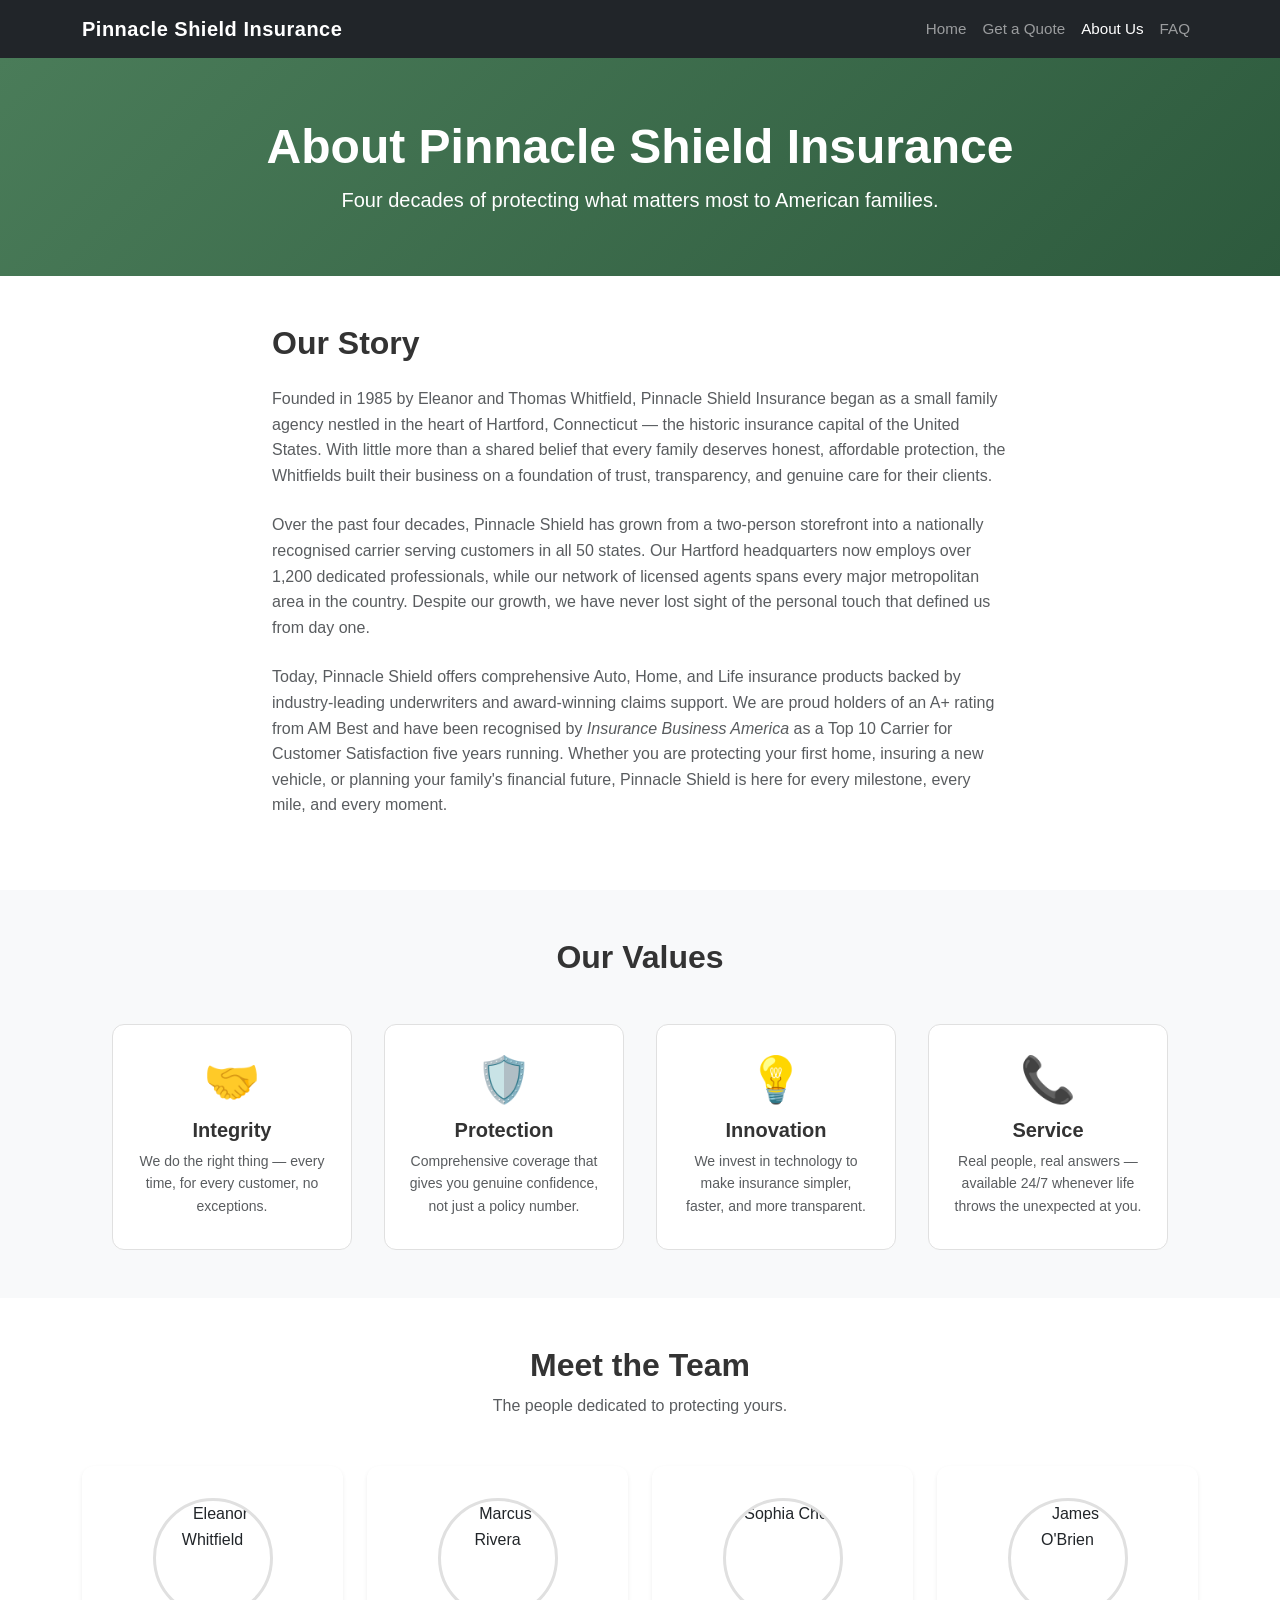
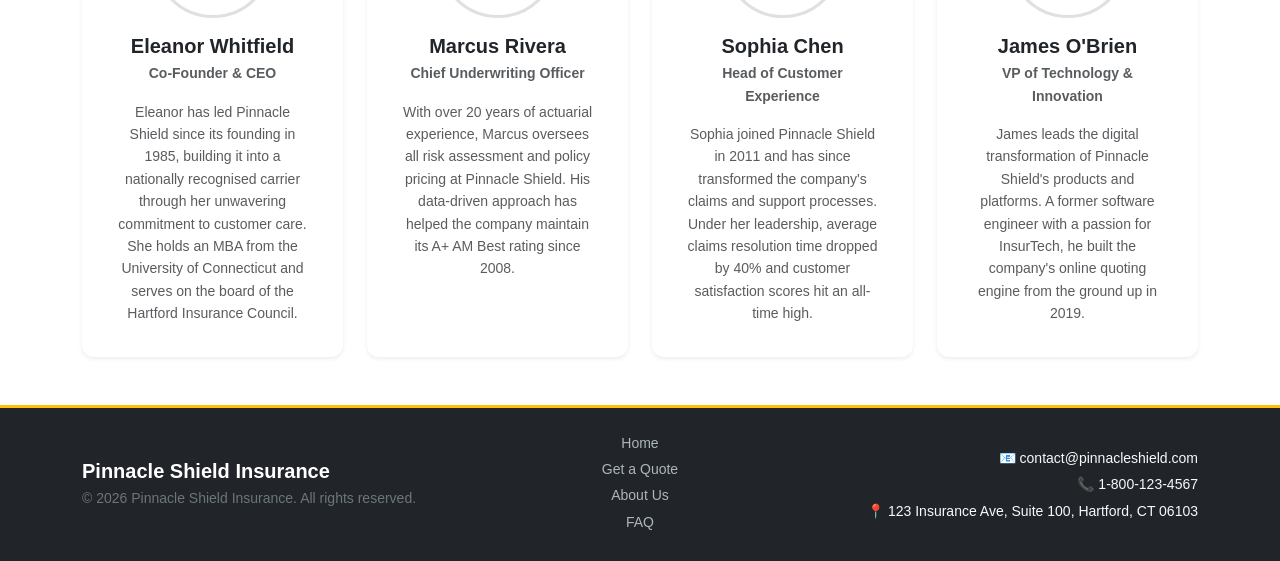
==== about.html @ 41faf2cf "Adding FAQ and About pages, along with additional bug fixes/validation in quote system." ====
<!DOCTYPE html>
<html lang="en">
<head>
    <meta charset="UTF-8">
    <meta name="viewport" content="width=device-width, initial-scale=1.0">
    <title>About Us – Pinnacle Shield Insurance</title>
    <link href="https://cdn.jsdelivr.net/npm/bootstrap@5.3.2/dist/css/bootstrap.min.css"
          rel="stylesheet"
          integrity="sha384-T3c6CoIi6uLrA9TneNEoa7RxnatzjcDSCmG1MXxSR1GAsXEV/Dwwykc2MPK8M2HN"
          crossorigin="anonymous">
    <link rel="stylesheet" href="css/styles.css">
</head>

<body>

    <!-- Navigation Bar -->
    <header>
        <nav class="navbar navbar-expand-lg navbar-dark bg-dark">
            <div class="container">
                <a class="navbar-brand fw-bold" href="index.html">Pinnacle Shield Insurance</a>
                <button class="navbar-toggler" type="button" data-bs-toggle="collapse"
                        data-bs-target="#mainNav" aria-controls="mainNav"
                        aria-expanded="false" aria-label="Toggle navigation">
                    <span class="navbar-toggler-icon"></span>
                </button>
                <div class="collapse navbar-collapse" id="mainNav">
                    <ul class="navbar-nav ms-auto mb-2 mb-lg-0">
                        <li class="nav-item">
                            <a class="nav-link" href="index.html">Home</a>
                        </li>
                        <li class="nav-item">
                            <a class="nav-link" href="quote.html">Get a Quote</a>
                        </li>
                        <li class="nav-item">
                            <a class="nav-link active" aria-current="page" href="about.html">About Us</a>
                        </li>
                        <li class="nav-item">
                            <a class="nav-link" href="faq.html">FAQ</a>
                        </li>
                    </ul>
                </div>
            </div>
        </nav>
    </header>

    <main>

        <!-- Page Banner -->
        <section class="quote-banner text-white text-center">
            <div class="container">
                <h1 class="display-5 fw-bold mb-2">About Pinnacle Shield Insurance</h1>
                <p class="lead mb-0 opacity-90">Four decades of protecting what matters most to American families.</p>
            </div>
        </section>

        <!-- Company Overview -->
        <section class="py-5">
            <div class="container">
                <div class="row justify-content-center">
                    <div class="col-lg-8">
                        <h2 class="fw-bold mb-4">Our Story</h2>
                        <p class="text-muted mb-4">
                            Founded in 1985 by Eleanor and Thomas Whitfield, Pinnacle Shield Insurance began as a
                            small family agency nestled in the heart of Hartford, Connecticut — the historic
                            insurance capital of the United States. With little more than a shared belief that
                            every family deserves honest, affordable protection, the Whitfields built their
                            business on a foundation of trust, transparency, and genuine care for their clients.
                        </p>
                        <p class="text-muted mb-4">
                            Over the past four decades, Pinnacle Shield has grown from a two-person storefront
                            into a nationally recognised carrier serving customers in all 50 states. Our
                            Hartford headquarters now employs over 1,200 dedicated professionals, while our
                            network of licensed agents spans every major metropolitan area in the country.
                            Despite our growth, we have never lost sight of the personal touch that defined us
                            from day one.
                        </p>
                        <p class="text-muted mb-4">
                            Today, Pinnacle Shield offers comprehensive Auto, Home, and Life insurance products
                            backed by industry-leading underwriters and award-winning claims support. We are
                            proud holders of an A+ rating from AM Best and have been recognised by
                            <em>Insurance Business America</em> as a Top 10 Carrier for Customer Satisfaction
                            five years running. Whether you are protecting your first home, insuring a new
                            vehicle, or planning your family's financial future, Pinnacle Shield is here for
                            every milestone, every mile, and every moment.
                        </p>
                    </div>
                </div>
            </div>
        </section>

        <!-- Company Values -->
        <section class="py-5 bg-light">
            <div class="container">
                <h2 class="text-center fw-bold mb-5">Our Values</h2>
                <div class="values-grid">
                    <div class="value-item">
                        <div class="value-icon">🤝</div>
                        <h5 class="fw-bold mt-3 mb-2">Integrity</h5>
                        <p class="text-muted small mb-0">We do the right thing — every time, for every customer, no exceptions.</p>
                    </div>
                    <div class="value-item">
                        <div class="value-icon">🛡️</div>
                        <h5 class="fw-bold mt-3 mb-2">Protection</h5>
                        <p class="text-muted small mb-0">Comprehensive coverage that gives you genuine confidence, not just a policy number.</p>
                    </div>
                    <div class="value-item">
                        <div class="value-icon">💡</div>
                        <h5 class="fw-bold mt-3 mb-2">Innovation</h5>
                        <p class="text-muted small mb-0">We invest in technology to make insurance simpler, faster, and more transparent.</p>
                    </div>
                    <div class="value-item">
                        <div class="value-icon">📞</div>
                        <h5 class="fw-bold mt-3 mb-2">Service</h5>
                        <p class="text-muted small mb-0">Real people, real answers — available 24/7 whenever life throws the unexpected at you.</p>
                    </div>
                </div>
            </div>
        </section>

        <!-- Meet the Team -->
        <section class="py-5">
            <div class="container">
                <h2 class="text-center fw-bold mb-2">Meet the Team</h2>
                <p class="text-center text-muted mb-5">The people dedicated to protecting yours.</p>
                <div class="row g-4 justify-content-center">

                    <!-- Card 1 -->
                    <div class="col-md-6 col-lg-3">
                        <div class="card h-100 border-0 shadow-sm text-center p-3">
                            <img src="https://placehold.co/150x150/4a7c59/ffffff?text=EW"
                                 alt="Eleanor Whitfield"
                                 class="rounded-circle mx-auto mt-3 team-photo">
                            <div class="card-body">
                                <h5 class="card-title fw-bold mb-1">Eleanor Whitfield</h5>
                                <p class="text-muted small fw-semibold mb-3">Co-Founder &amp; CEO</p>
                                <p class="card-text text-muted small">Eleanor has led Pinnacle Shield since its founding in 1985, building it into a nationally recognised carrier through her unwavering commitment to customer care. She holds an MBA from the University of Connecticut and serves on the board of the Hartford Insurance Council.</p>
                            </div>
                        </div>
                    </div>

                    <!-- Card 2 -->
                    <div class="col-md-6 col-lg-3">
                        <div class="card h-100 border-0 shadow-sm text-center p-3">
                            <img src="https://placehold.co/150x150/2d5a3d/ffffff?text=MR"
                                 alt="Marcus Rivera"
                                 class="rounded-circle mx-auto mt-3 team-photo">
                            <div class="card-body">
                                <h5 class="card-title fw-bold mb-1">Marcus Rivera</h5>
                                <p class="text-muted small fw-semibold mb-3">Chief Underwriting Officer</p>
                                <p class="card-text text-muted small">With over 20 years of actuarial experience, Marcus oversees all risk assessment and policy pricing at Pinnacle Shield. His data-driven approach has helped the company maintain its A+ AM Best rating since 2008.</p>
                            </div>
                        </div>
                    </div>

                    <!-- Card 3 -->
                    <div class="col-md-6 col-lg-3">
                        <div class="card h-100 border-0 shadow-sm text-center p-3">
                            <img src="https://placehold.co/150x150/3d6b4f/ffffff?text=SC"
                                 alt="Sophia Chen"
                                 class="rounded-circle mx-auto mt-3 team-photo">
                            <div class="card-body">
                                <h5 class="card-title fw-bold mb-1">Sophia Chen</h5>
                                <p class="text-muted small fw-semibold mb-3">Head of Customer Experience</p>
                                <p class="card-text text-muted small">Sophia joined Pinnacle Shield in 2011 and has since transformed the company's claims and support processes. Under her leadership, average claims resolution time dropped by 40% and customer satisfaction scores hit an all-time high.</p>
                            </div>
                        </div>
                    </div>

                    <!-- Card 4 -->
                    <div class="col-md-6 col-lg-3">
                        <div class="card h-100 border-0 shadow-sm text-center p-3">
                            <img src="https://placehold.co/150x150/5a8a6a/ffffff?text=JO"
                                 alt="James O'Brien"
                                 class="rounded-circle mx-auto mt-3 team-photo">
                            <div class="card-body">
                                <h5 class="card-title fw-bold mb-1">James O'Brien</h5>
                                <p class="text-muted small fw-semibold mb-3">VP of Technology &amp; Innovation</p>
                                <p class="card-text text-muted small">James leads the digital transformation of Pinnacle Shield's products and platforms. A former software engineer with a passion for InsurTech, he built the company's online quoting engine from the ground up in 2019.</p>
                            </div>
                        </div>
                    </div>

                </div>
            </div>
        </section>

    </main>

    <!-- Footer -->
    <footer class="bg-dark text-light py-4">
        <div class="container">
            <div class="row gy-3 align-items-center">
                <div class="col-md-4">
                    <h5 class="fw-bold mb-1">Pinnacle Shield Insurance</h5>
                    <p class="mb-0 text-secondary small">&copy; 2026 Pinnacle Shield Insurance. All rights reserved.</p>
                </div>
                <div class="col-md-4 text-md-center">
                    <ul class="list-unstyled mb-0 small">
                        <li><a href="index.html" class="footer-link">Home</a></li>
                        <li><a href="quote.html" class="footer-link">Get a Quote</a></li>
                        <li><a href="about.html" class="footer-link">About Us</a></li>
                        <li><a href="faq.html" class="footer-link">FAQ</a></li>
                    </ul>
                </div>
                <div class="col-md-4 text-md-end small">
                    <p class="mb-1">📧 contact@pinnacleshield.com</p>
                    <p class="mb-1">📞 1-800-123-4567</p>
                    <p class="mb-0">📍 123 Insurance Ave, Suite 100, Hartford, CT 06103</p>
                </div>
            </div>
        </div>
    </footer>

    <script src="https://cdn.jsdelivr.net/npm/bootstrap@5.3.2/dist/js/bootstrap.bundle.min.js"
            integrity="sha384-C6RzsynM9kWDrMNeT87bh95OGNyZPhcTNXj1NW7RuBCsyN/o0jlpcV8Qyq46cDfL"
            crossorigin="anonymous"></script>
    <script src="js/main.js"></script>
</body>
</html>
---- css/styles.css ----
/* Pinnacle Shield Insurance – Custom Styles */

/* ----- CSS Reset ----- */
*, *::before, *::after {
    box-sizing: border-box;
    margin: 0;
    padding: 0;
}

html {
    scroll-behavior: smooth;
}

/* ----- Global ----- */
body {
    font-family: 'Segoe UI', Tahoma, Geneva, Verdana, sans-serif;
    color: #333;
    line-height: 1.6;
}

/* ----- Navbar ----- */
.navbar-brand {
    font-size: 1.25rem;
    letter-spacing: 0.5px;
}

.navbar .nav-link {
    font-size: 0.95rem;
    transition: color 0.2s ease;
}

.navbar .nav-link:hover {
    color: #ffc107 !important;
}

/* ----- Hero Section ----- */
.hero-section {
    background: linear-gradient(135deg, #4a7c59 0%, #2d5a3d 100%);
    min-height: 520px;
    padding: 100px 20px;
    text-align: center;
    display: flex;
    align-items: center;
    justify-content: center;
}

.hero-section h1 {
    font-size: 3rem;
    font-weight: 700;
    text-shadow: 0 2px 6px rgba(0, 0, 0, 0.3);
    margin-bottom: 1rem;
}

.hero-section .lead {
    font-size: 1.2rem;
    max-width: 620px;
    margin-left: auto;
    margin-right: auto;
    margin-bottom: 2rem;
    opacity: 0.92;
}

/* ----- Why Choose Us Cards ----- */
.card {
    border-radius: 12px;
    transition: transform 0.25s ease, box-shadow 0.25s ease;
}

.card:hover {
    transform: translateY(-6px);
    box-shadow: 0 12px 28px rgba(0, 0, 0, 0.15) !important;
}

.benefit-icon {
    font-size: 2.8rem;
    line-height: 1;
}

/* ----- Insurance Types Section ----- */
.insurance-card {
    border: 1px solid #e0e0e0;
    border-radius: 12px;
    background: #fff;
    transition: transform 0.25s ease, box-shadow 0.25s ease;
}

.insurance-card:hover {
    transform: translateY(-6px);
    box-shadow: 0 10px 24px rgba(45, 90, 61, 0.18);
}

.insurance-icon {
    font-size: 3rem;
    line-height: 1;
}

/* ----- Insurance Type Card Picker (Quote Page) ----- */
.type-card {
    display: flex;
    flex-direction: column;
    align-items: center;
    justify-content: center;
    gap: 8px;
    padding: 18px 10px;
    border: 2px solid #dee2e6;
    border-radius: 12px;
    background: #fff;
    cursor: pointer;
    transition: border-color 0.2s ease, box-shadow 0.2s ease, background 0.2s ease;
    user-select: none;
}

.type-card:hover {
    border-color: #4a7c59;
    box-shadow: 0 4px 14px rgba(74, 124, 89, 0.15);
}

/* When the hidden radio is checked, highlight the label card */
.btn-check:checked + .type-card {
    border-color: #2d5a3d;
    background: #f0f7f2;
    box-shadow: 0 4px 14px rgba(45, 90, 61, 0.2);
}

.type-card-icon {
    font-size: 2.4rem;
    line-height: 1;
}

.type-card-label {
    font-weight: 600;
    font-size: 0.95rem;
    color: #333;
}

/* ----- Coverage Level Radio Buttons (Quote Page) ----- */
.coverage-btn {
    display: flex;
    flex-direction: column;
    align-items: center;
    justify-content: center;
    padding: 12px 24px;
    border: 2px solid #dee2e6;
    border-radius: 10px;
    background: #fff;
    cursor: pointer;
    transition: border-color 0.2s ease, background 0.2s ease, box-shadow 0.2s ease;
    min-width: 110px;
    text-align: center;
}

.coverage-btn:hover {
    border-color: #4a7c59;
    box-shadow: 0 3px 10px rgba(74, 124, 89, 0.15);
}

.btn-check:checked + .coverage-btn {
    border-color: #2d5a3d;
    background: #f0f7f2;
    box-shadow: 0 3px 10px rgba(45, 90, 61, 0.2);
}

.coverage-btn-title {
    font-weight: 700;
    font-size: 0.95rem;
    color: #212529;
}

.coverage-btn-sub {
    font-size: 0.75rem;
    color: #6c757d;
    margin-top: 2px;
}

/* ----- About Page — Values Grid ----- */
.values-grid {
    display: flex;
    flex-wrap: wrap;
    justify-content: center;
    gap: 2rem;
}

.value-item {
    flex: 1 1 200px;
    max-width: 240px;
    text-align: center;
    background: #fff;
    border: 1px solid #e0e0e0;
    border-radius: 12px;
    padding: 2rem 1.5rem;
    transition: transform 0.25s ease, box-shadow 0.25s ease;
}

.value-item:hover {
    transform: translateY(-5px);
    box-shadow: 0 10px 24px rgba(45, 90, 61, 0.14);
}

.value-icon {
    font-size: 2.8rem;
    line-height: 1;
}

/* ----- About Page — Team Photos ----- */
.team-photo {
    width: 120px;
    height: 120px;
    object-fit: cover;
    border: 3px solid #e0e0e0;
}

/* ----- Quote Page Banner ----- */
.quote-banner {
    background: linear-gradient(135deg, #4a7c59 0%, #2d5a3d 100%);
    padding: 60px 20px;
}

/* ----- Quote Results Stats ----- */
.result-stat {
    border: 1px solid #dee2e6;
    transition: box-shadow 0.2s ease;
}

.result-stat:hover {
    box-shadow: 0 4px 12px rgba(0, 0, 0, 0.08);
}

/* ----- FAQ Accordion ----- */
.faq-accordion .accordion-button:not(.collapsed) {
    background-color: #f0f7f2;
    color: #2d5a3d;
    box-shadow: none;
}

.faq-accordion .accordion-button:not(.collapsed)::after {
    filter: invert(28%) sepia(30%) saturate(700%) hue-rotate(100deg);
}

.faq-accordion .accordion-button:focus {
    box-shadow: 0 0 0 0.2rem rgba(74, 124, 89, 0.25);
}

.faq-accordion .accordion-item {
    border-left: none;
    border-right: none;
    transition: opacity 0.15s ease;
}

.faq-accordion .accordion-body a {
    color: #2d5a3d;
    text-decoration: underline;
}

.faq-accordion .accordion-body a:hover {
    color: #4a7c59;
}

/* ----- Footer ----- */
footer {
    background-color: #212529;
    color: #f8f9fa;
    border-top: 3px solid #ffc107;
    padding: 2rem 0;
}

footer h5 {
    color: #fff;
    font-weight: 700;
}

.footer-link {
    color: #adb5bd;
    text-decoration: none;
    transition: color 0.2s ease;
    display: inline-block;
    margin-bottom: 4px;
}

.footer-link:hover {
    color: #ffc107;
}

/* =========================================
   Media Query — screens narrower than 768px
   ========================================= */
@media (max-width: 767.98px) {

    .hero-section {
        min-height: auto;
        padding: 60px 16px;
    }

    .hero-section h1 {
        font-size: 2rem;
    }

    .hero-section .lead {
        font-size: 1rem;
    }

    footer .row > div {
        text-align: center !important;
    }

    .insurance-card,
    .card {
        margin-bottom: 1.25rem;
    }

    section h2 {
        font-size: 1.6rem;
    }
}
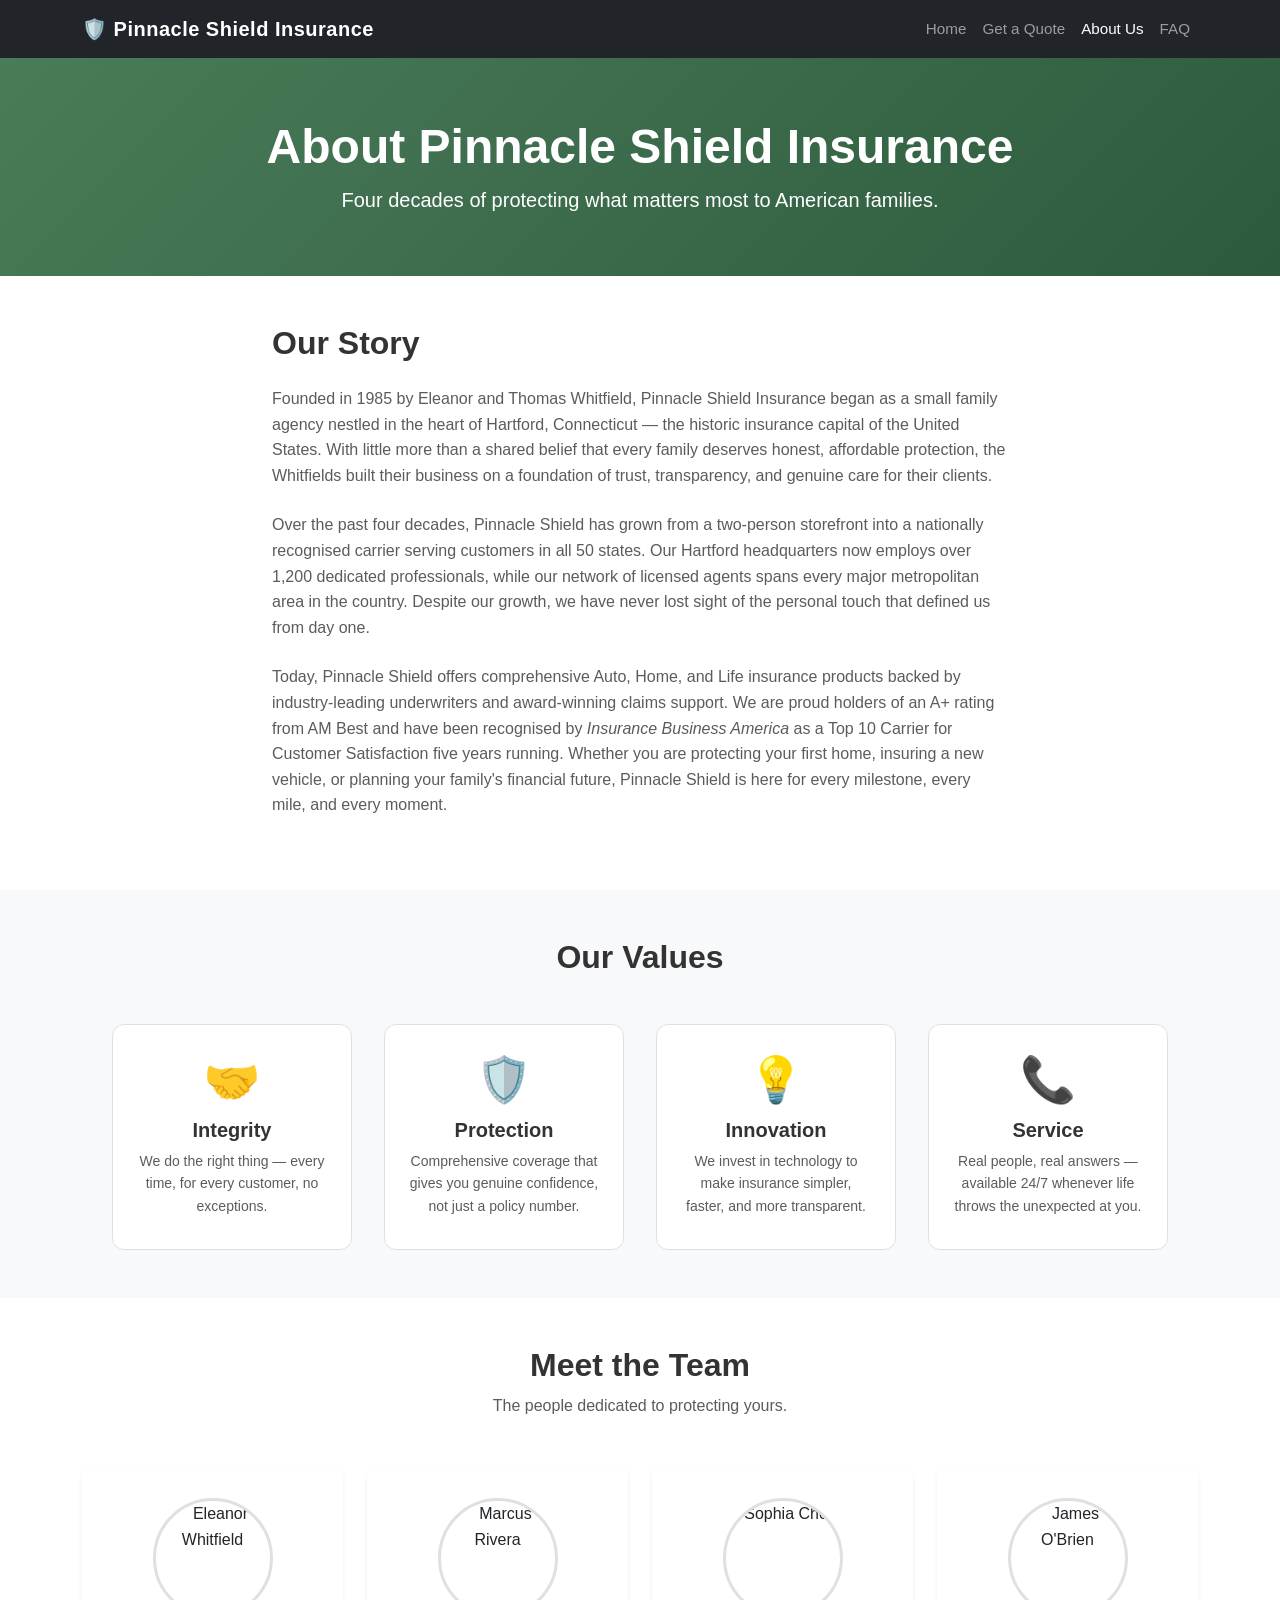
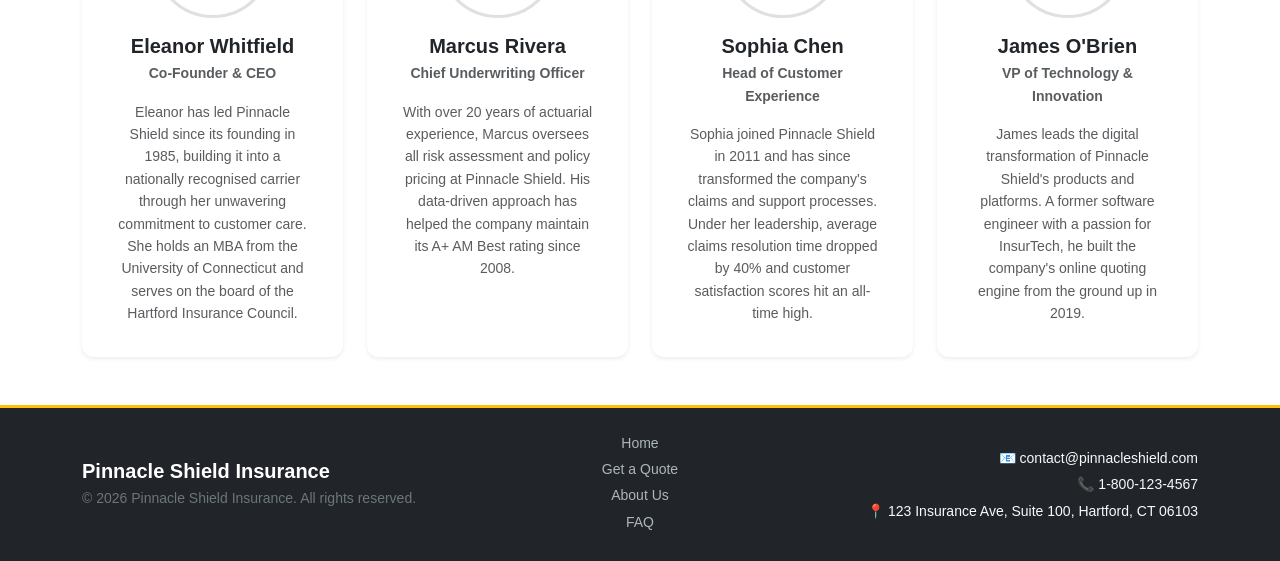
==== commit c7759752: "Various cleanup fixes, gramatical fixes, and added a progress bar and quote saving ability to the co" ====
--- a/about.html
+++ b/about.html
@@ -17,7 +17,7 @@
     <header>
         <nav class="navbar navbar-expand-lg navbar-dark bg-dark">
             <div class="container">
-                <a class="navbar-brand fw-bold" href="index.html">Pinnacle Shield Insurance</a>
+                <a class="navbar-brand fw-bold" href="index.html">🛡️ Pinnacle Shield Insurance</a>
                 <button class="navbar-toggler" type="button" data-bs-toggle="collapse"
                         data-bs-target="#mainNav" aria-controls="mainNav"
                         aria-expanded="false" aria-label="Toggle navigation">
--- a/css/styles.css
+++ b/css/styles.css
@@ -310,4 +310,87 @@
     section h2 {
         font-size: 1.6rem;
     }
-}
+
+    .step-bubble {
+        width: 32px;
+        height: 32px;
+        font-size: 0.85rem;
+    }
+
+    .step-text {
+        font-size: 0.7rem;
+    }
+}
+
+/* ----- Form Progress Indicator ----- */
+.form-steps {
+    display: flex;
+    align-items: center;
+    justify-content: center;
+}
+
+.form-step {
+    display: flex;
+    flex-direction: column;
+    align-items: center;
+    gap: 0.4rem;
+}
+
+.step-bubble {
+    width: 40px;
+    height: 40px;
+    border-radius: 50%;
+    background: #dee2e6;
+    color: #6c757d;
+    display: flex;
+    align-items: center;
+    justify-content: center;
+    font-weight: 700;
+    font-size: 1rem;
+    transition: background 0.35s ease, color 0.35s ease, transform 0.2s ease;
+}
+
+.form-step.active .step-bubble {
+    background: #2d5a3d;
+    color: #fff;
+    transform: scale(1.15);
+    box-shadow: 0 0 0 4px rgba(45, 90, 61, 0.18);
+}
+
+.form-step.completed .step-bubble {
+    background: #4a7c59;
+    color: #fff;
+    transform: scale(1.0);
+}
+
+.step-text {
+    font-size: 0.78rem;
+    color: #6c757d;
+    font-weight: 500;
+    white-space: nowrap;
+    transition: color 0.35s ease, font-weight 0.2s ease;
+}
+
+.form-step.active .step-text {
+    color: #2d5a3d;
+    font-weight: 700;
+}
+
+.form-step.completed .step-text {
+    color: #4a7c59;
+    font-weight: 600;
+}
+
+.step-connector {
+    flex: 1;
+    height: 3px;
+    background: #dee2e6;
+    margin: 0 0.5rem;
+    margin-bottom: 1.5rem; /* vertically aligns with centre of bubble */
+    border-radius: 2px;
+    transition: background 0.35s ease;
+}
+
+.step-connector.filled {
+    background: #4a7c59;
+}
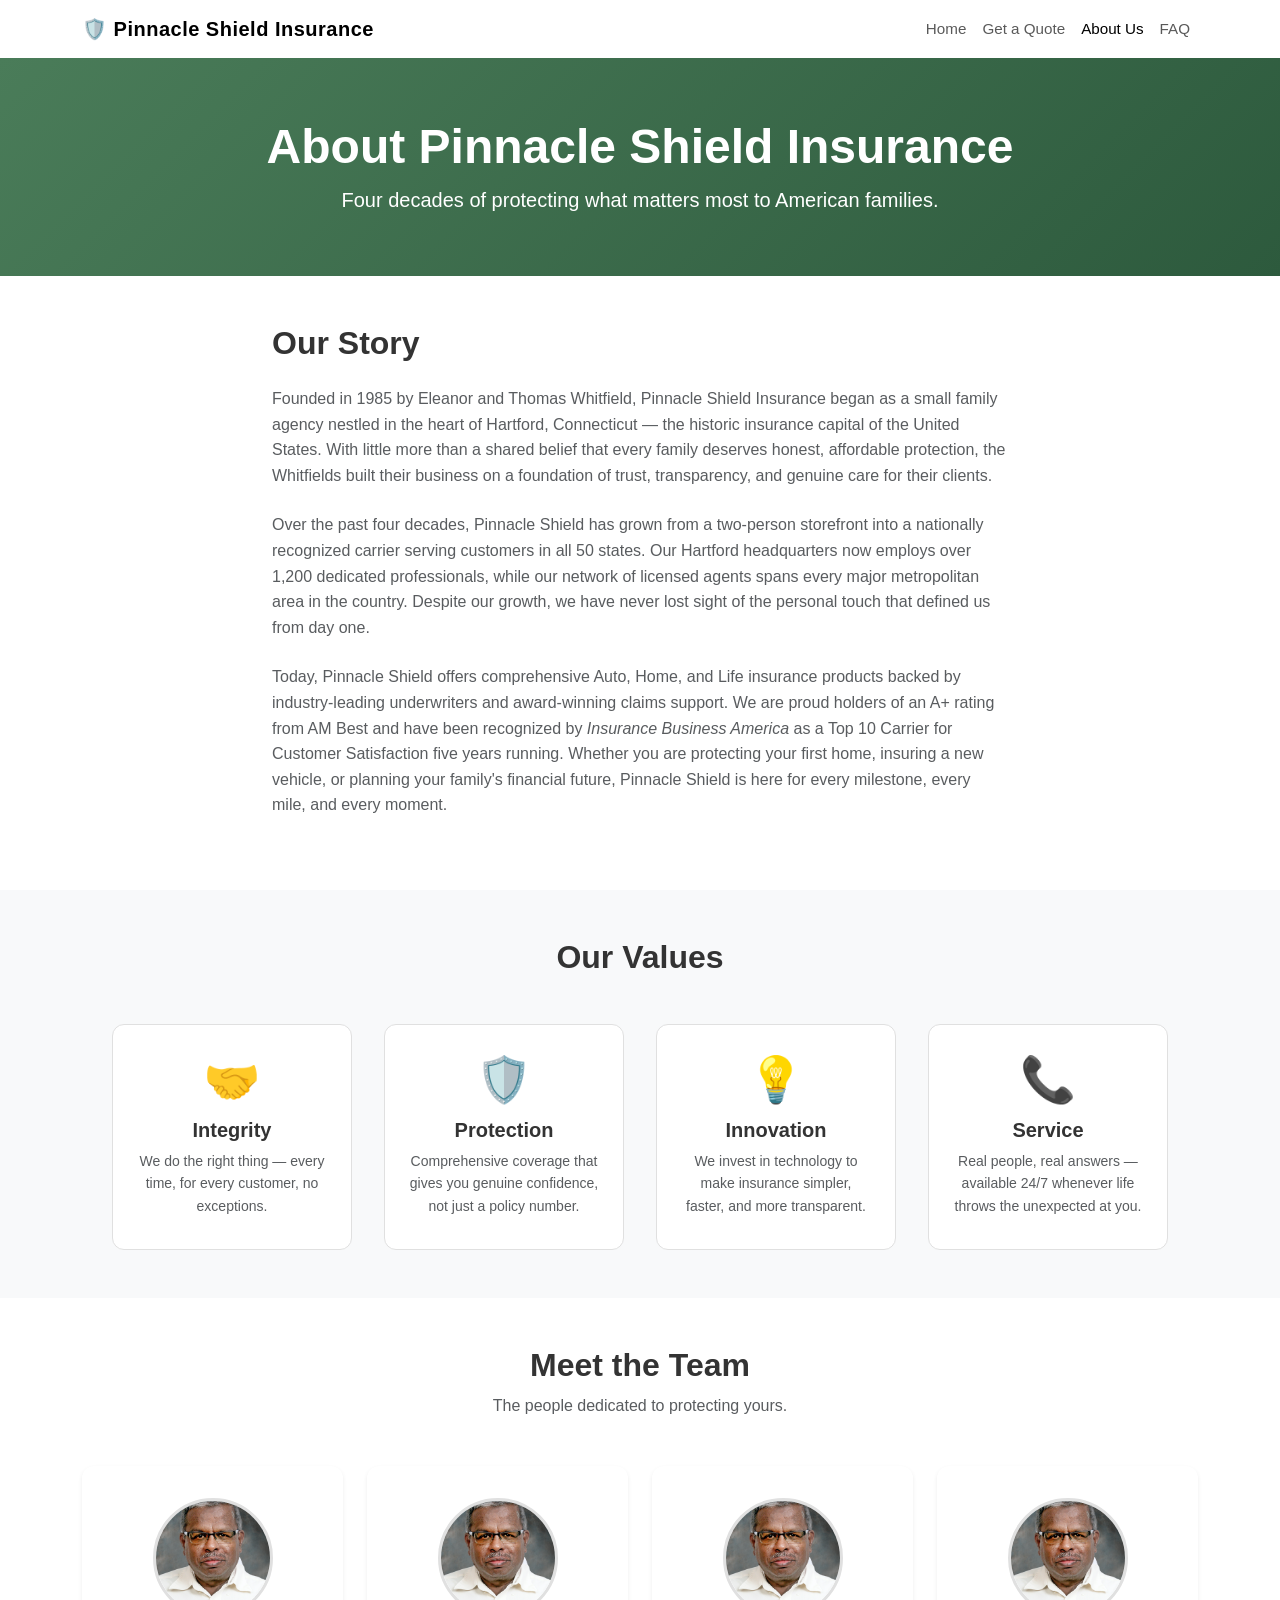
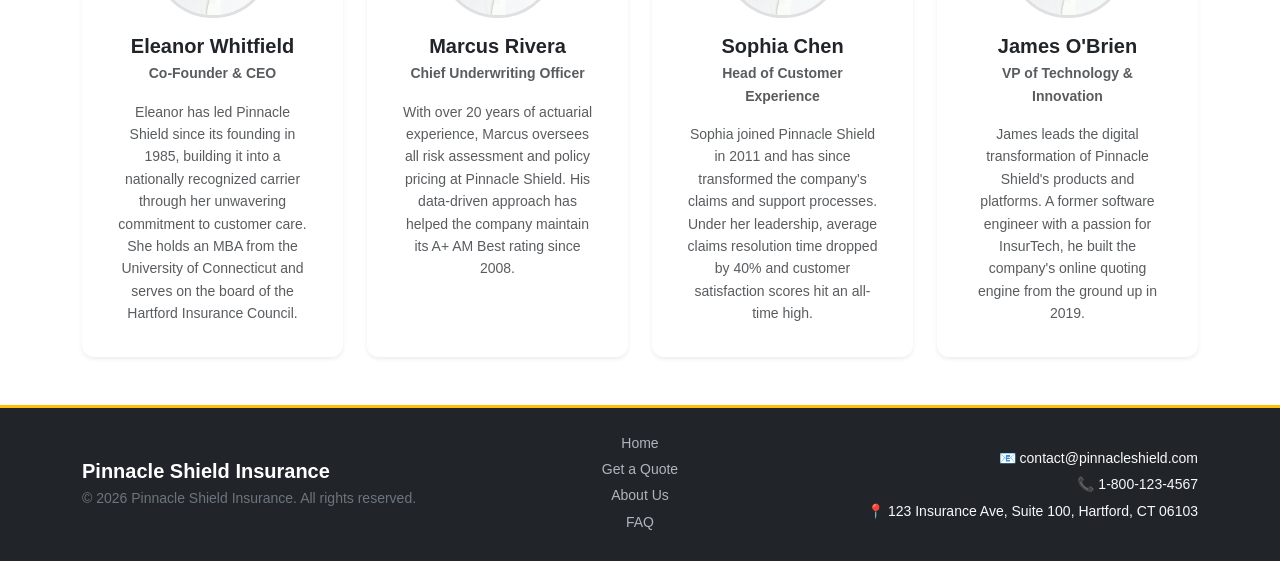
==== commit 89e5844c: "Changed from initials to Headshot photo." ====
--- a/about.html
+++ b/about.html
@@ -15,7 +15,7 @@
 
     <!-- Navigation Bar -->
     <header>
-        <nav class="navbar navbar-expand-lg navbar-dark bg-dark">
+        <nav class="navbar navbar-expand-lg navbar-light bg-white">
             <div class="container">
                 <a class="navbar-brand fw-bold" href="index.html">🛡️ Pinnacle Shield Insurance</a>
                 <button class="navbar-toggler" type="button" data-bs-toggle="collapse"
@@ -68,7 +68,7 @@
                         </p>
                         <p class="text-muted mb-4">
                             Over the past four decades, Pinnacle Shield has grown from a two-person storefront
-                            into a nationally recognised carrier serving customers in all 50 states. Our
+                            into a nationally recognized carrier serving customers in all 50 states. Our
                             Hartford headquarters now employs over 1,200 dedicated professionals, while our
                             network of licensed agents spans every major metropolitan area in the country.
                             Despite our growth, we have never lost sight of the personal touch that defined us
@@ -77,7 +77,7 @@
                         <p class="text-muted mb-4">
                             Today, Pinnacle Shield offers comprehensive Auto, Home, and Life insurance products
                             backed by industry-leading underwriters and award-winning claims support. We are
-                            proud holders of an A+ rating from AM Best and have been recognised by
+                            proud holders of an A+ rating from AM Best and have been recognized by
                             <em>Insurance Business America</em> as a Top 10 Carrier for Customer Satisfaction
                             five years running. Whether you are protecting your first home, insuring a new
                             vehicle, or planning your family's financial future, Pinnacle Shield is here for
@@ -127,13 +127,13 @@
                     <!-- Card 1 -->
                     <div class="col-md-6 col-lg-3">
                         <div class="card h-100 border-0 shadow-sm text-center p-3">
-                            <img src="https://placehold.co/150x150/4a7c59/ffffff?text=EW"
+                            <img src="assets/fox.jpg"
                                  alt="Eleanor Whitfield"
                                  class="rounded-circle mx-auto mt-3 team-photo">
                             <div class="card-body">
                                 <h5 class="card-title fw-bold mb-1">Eleanor Whitfield</h5>
                                 <p class="text-muted small fw-semibold mb-3">Co-Founder &amp; CEO</p>
-                                <p class="card-text text-muted small">Eleanor has led Pinnacle Shield since its founding in 1985, building it into a nationally recognised carrier through her unwavering commitment to customer care. She holds an MBA from the University of Connecticut and serves on the board of the Hartford Insurance Council.</p>
+                                <p class="card-text text-muted small">Eleanor has led Pinnacle Shield since its founding in 1985, building it into a nationally recognized carrier through her unwavering commitment to customer care. She holds an MBA from the University of Connecticut and serves on the board of the Hartford Insurance Council.</p>
                             </div>
                         </div>
                     </div>
@@ -141,7 +141,7 @@
                     <!-- Card 2 -->
                     <div class="col-md-6 col-lg-3">
                         <div class="card h-100 border-0 shadow-sm text-center p-3">
-                            <img src="https://placehold.co/150x150/2d5a3d/ffffff?text=MR"
+                            <img src="assets/fox.jpg"
                                  alt="Marcus Rivera"
                                  class="rounded-circle mx-auto mt-3 team-photo">
                             <div class="card-body">
@@ -155,7 +155,7 @@
                     <!-- Card 3 -->
                     <div class="col-md-6 col-lg-3">
                         <div class="card h-100 border-0 shadow-sm text-center p-3">
-                            <img src="https://placehold.co/150x150/3d6b4f/ffffff?text=SC"
+                            <img src="assets/fox.jpg"
                                  alt="Sophia Chen"
                                  class="rounded-circle mx-auto mt-3 team-photo">
                             <div class="card-body">
@@ -169,7 +169,7 @@
                     <!-- Card 4 -->
                     <div class="col-md-6 col-lg-3">
                         <div class="card h-100 border-0 shadow-sm text-center p-3">
-                            <img src="https://placehold.co/150x150/5a8a6a/ffffff?text=JO"
+                            <img src="assets/fox.jpg"
                                  alt="James O'Brien"
                                  class="rounded-circle mx-auto mt-3 team-photo">
                             <div class="card-body">
--- a/css/styles.css
+++ b/css/styles.css
@@ -394,3 +394,151 @@
 .step-connector.filled {
     background: #4a7c59;
 }
+
+/* ----- Print Styles ----- */
+.print-only {
+    display: none; /* hidden on screen, shown via @media print below */
+}
+
+@media print {
+    /* Show print-only elements */
+    .print-only {
+        display: block !important;
+    }
+
+    /* Hide everything that shouldn't appear on paper */
+    header,
+    footer,
+    .quote-banner,
+    #quoteFormCard,
+    #quoteForm,
+    .form-steps,
+    .text-muted.text-center.mb-4,
+    #savedQuotesSection,
+    #quoteActions {
+        display: none !important;
+    }
+
+    /* Remove page background colours */
+    body,
+    .bg-light,
+    section {
+        background: #fff !important;
+    }
+
+    /* Clean up the results card */
+    #quoteResults {
+        box-shadow: none !important;
+        border: 1px solid #ccc !important;
+    }
+
+    /* Make sure results card is visible even if d-none was somehow left */
+    #quoteResults.d-none {
+        display: block !important;
+    }
+
+    /* Keep result stat boxes legible */
+    .result-stat {
+        border: 1px solid #dee2e6 !important;
+        background: #f8f9fa !important;
+        -webkit-print-color-adjust: exact;
+        print-color-adjust: exact;
+    }
+
+    /* Keep table stripe colours when printing */
+    .table-striped > tbody > tr:nth-of-type(odd) > * {
+        background-color: #f2f2f2 !important;
+        -webkit-print-color-adjust: exact;
+        print-color-adjust: exact;
+    }
+
+    /* Keep the green success header on the card */
+    .bg-success {
+        background-color: #2d5a3d !important;
+        -webkit-print-color-adjust: exact;
+        print-color-adjust: exact;
+    }
+
+    /* Standard print sizing */
+    body {
+        font-size: 11pt;
+        color: #000;
+    }
+
+    /* Tighten up the print header */
+    #printHeader {
+        margin-bottom: 0.9rem !important;
+    }
+
+    #printHeader h3 {
+        font-size: 17pt;
+        margin-bottom: 0.2rem !important;
+    }
+
+    #printHeader p {
+        font-size: 10pt;
+        margin-bottom: 0 !important;
+    }
+
+    #printHeader hr {
+        margin: 0.5rem 0 !important;
+    }
+
+    /* Results card */
+    #quoteResults .card-body {
+        padding: 1.25rem !important;
+    }
+
+    #quoteResults .card-header {
+        padding: 0.6rem 1.25rem !important;
+        font-size: 13pt !important;
+    }
+
+    /* Summary stat boxes */
+    .result-stat {
+        padding: 0.65rem 0.75rem !important;
+    }
+
+    .result-label {
+        font-size: 9pt !important;
+        margin-bottom: 0.1rem !important;
+    }
+
+    .result-value.fs-2 {
+        font-size: 18pt !important;
+    }
+
+    .result-value.fs-5 {
+        font-size: 13pt !important;
+    }
+
+    #quoteResults .row.g-3 {
+        --bs-gutter-y: 0.5rem !important;
+        --bs-gutter-x: 0.5rem !important;
+        margin-bottom: 1rem !important;
+    }
+
+    /* Breakdown section heading */
+    #quoteResults h6 {
+        font-size: 11pt !important;
+        margin-bottom: 0.5rem !important;
+    }
+
+    .table-responsive {
+        margin-bottom: 0.75rem !important;
+    }
+
+    /* Breakdown table rows */
+    .table th,
+    .table td {
+        padding: 0.35rem 0.6rem !important;
+        font-size: 10pt !important;
+    }
+
+    /* Advisor note */
+    #quoteResults .text-muted.small {
+        font-size: 9.5pt !important;
+        margin-bottom: 0.5rem !important;
+    }
+}
+
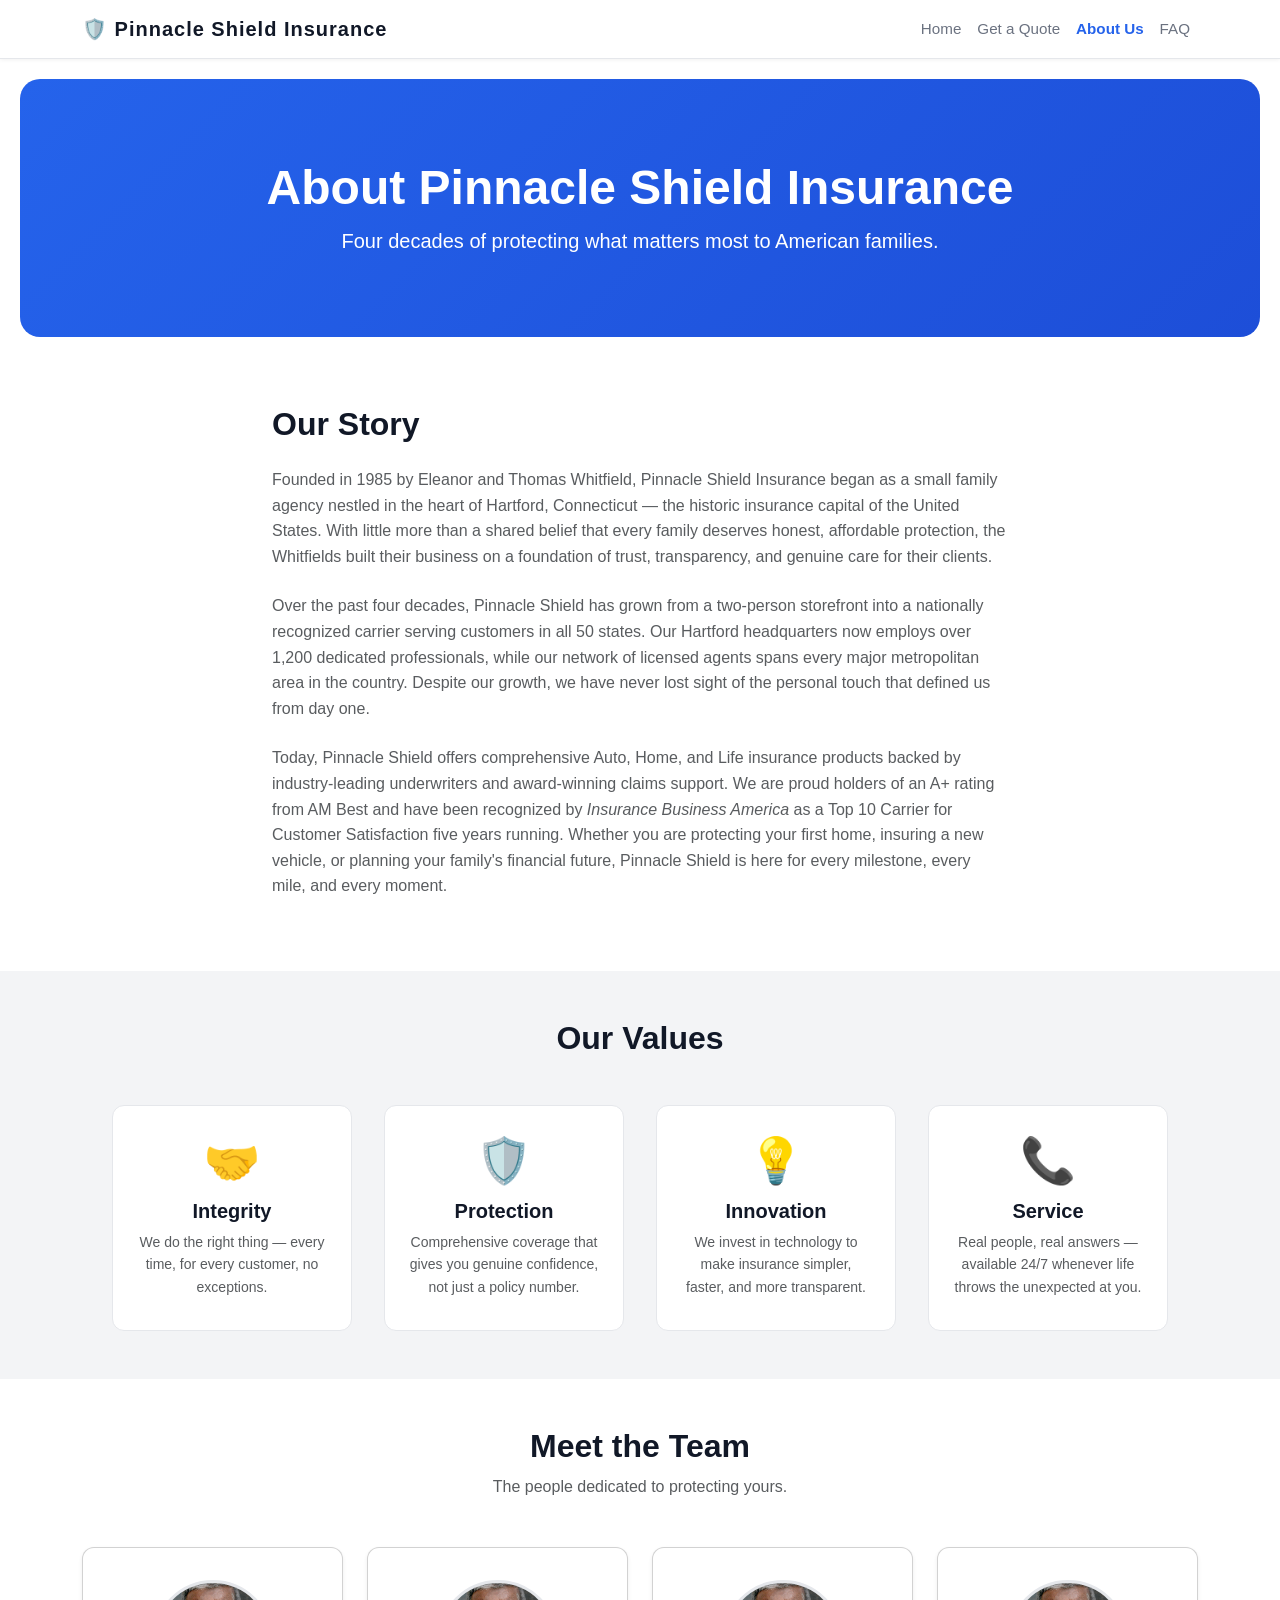
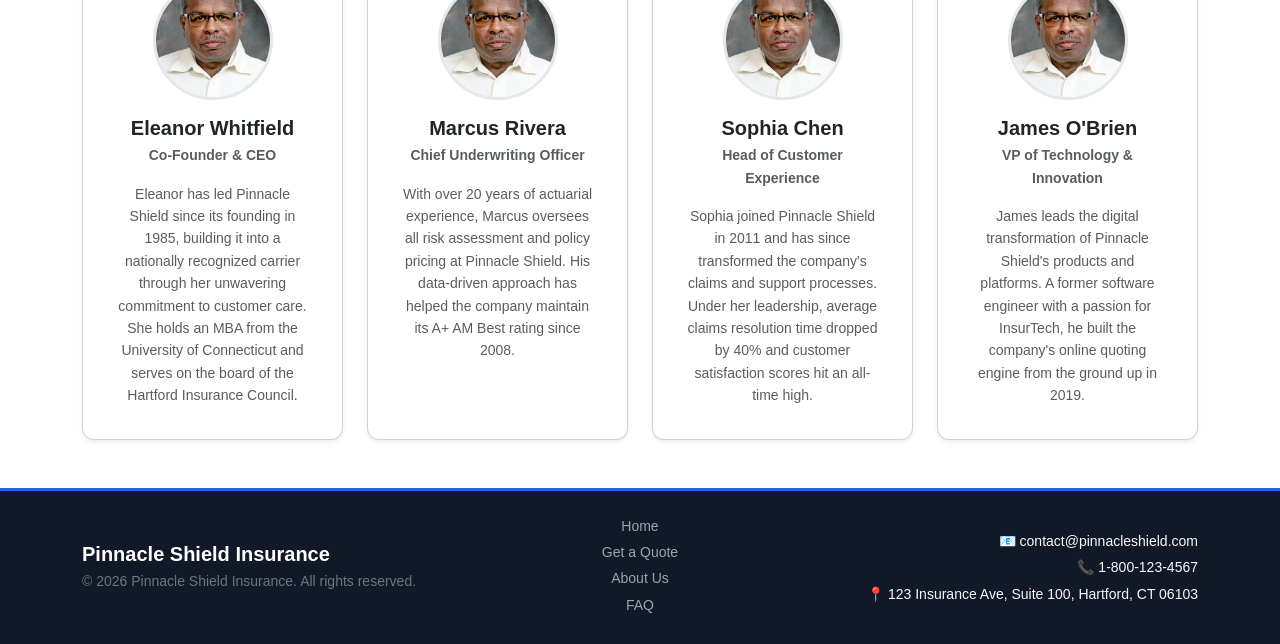
==== commit 5595e179: "Adding one pixel border to employee cards to improve visibility." ====
--- a/about.html
+++ b/about.html
@@ -126,7 +126,7 @@
 
                     <!-- Card 1 -->
                     <div class="col-md-6 col-lg-3">
-                        <div class="card h-100 border-0 shadow-sm text-center p-3">
+                        <div class="card h-100 border-1 shadow-sm text-center p-3">
                             <img src="assets/fox.jpg"
                                  alt="Eleanor Whitfield"
                                  class="rounded-circle mx-auto mt-3 team-photo">
@@ -140,7 +140,7 @@
 
                     <!-- Card 2 -->
                     <div class="col-md-6 col-lg-3">
-                        <div class="card h-100 border-0 shadow-sm text-center p-3">
+                        <div class="card h-100 border-1 shadow-sm text-center p-3">
                             <img src="assets/fox.jpg"
                                  alt="Marcus Rivera"
                                  class="rounded-circle mx-auto mt-3 team-photo">
@@ -154,7 +154,7 @@
 
                     <!-- Card 3 -->
                     <div class="col-md-6 col-lg-3">
-                        <div class="card h-100 border-0 shadow-sm text-center p-3">
+                        <div class="card h-100 border-1 shadow-sm text-center p-3">
                             <img src="assets/fox.jpg"
                                  alt="Sophia Chen"
                                  class="rounded-circle mx-auto mt-3 team-photo">
@@ -168,7 +168,7 @@
 
                     <!-- Card 4 -->
                     <div class="col-md-6 col-lg-3">
-                        <div class="card h-100 border-0 shadow-sm text-center p-3">
+                        <div class="card h-100 border-1 shadow-sm text-center p-3">
                             <img src="assets/fox.jpg"
                                  alt="James O'Brien"
                                  class="rounded-circle mx-auto mt-3 team-photo">
--- a/css/styles.css
+++ b/css/styles.css
@@ -1,4 +1,17 @@
 /* Pinnacle Shield Insurance – Custom Styles */
+
+/* ----- Global Colour Palette ----- */
+:root {
+    --color-primary:      #2563EB;   /* corporate blue */
+    --color-accent:       #2563EB;   /* same blue — CTAs, highlights */
+    --color-accent-dark:  #1D4ED8;   /* deeper blue — hover/active */
+    --color-bg:           #FFFFFF;   /* pure white */
+    --color-bg-alt:       #F3F4F6;   /* light grey — section backgrounds */
+    --color-selected:     #EFF6FF;   /* very light blue tint — checked/open states */
+    --color-border:       #E5E7EB;   /* light grey — borders */
+    --color-text:         #111827;   /* near-black */
+    --color-text-muted:   #6B7280;   /* medium grey */
+}
 
 /* ----- CSS Reset ----- */
 *, *::before, *::after {
@@ -14,40 +27,151 @@
 /* ----- Global ----- */
 body {
     font-family: 'Segoe UI', Tahoma, Geneva, Verdana, sans-serif;
-    color: #333;
+    color: var(--color-text);
     line-height: 1.6;
-}
-
-/* ----- Navbar ----- */
+    background-color: var(--color-bg);
+}
+
+/* ----- Bootstrap Utility Overrides ----- */
+.bg-dark,
+.navbar.bg-dark {
+    background-color: var(--color-text) !important;
+}
+
+.bg-light {
+    background-color: var(--color-bg-alt) !important;
+}
+
+.bg-success {
+    background-color: var(--color-primary) !important;
+}
+
+/* CTA buttons — white text on blue */
+.btn-warning {
+    background-color: var(--color-accent);
+    border-color: var(--color-accent);
+    color: #fff;
+    font-weight: 600;
+}
+
+.btn-warning:hover,
+.btn-warning:focus {
+    background-color: var(--color-accent-dark);
+    border-color: var(--color-accent-dark);
+    color: #fff;
+}
+
+.btn-warning:disabled {
+    background-color: var(--color-accent);
+    border-color: var(--color-accent);
+    color: #fff;
+    opacity: 0.6;
+}
+
+/* Secondary action buttons */
+.btn-success {
+    background-color: var(--color-text);
+    border-color: var(--color-text);
+    color: #fff;
+    font-weight: 600;
+}
+
+.btn-success:hover,
+.btn-success:focus {
+    background-color: #1f2937;
+    border-color: #1f2937;
+    color: #fff;
+}
+
+.btn-success:disabled {
+    background-color: var(--color-border);
+    border-color: var(--color-border);
+    color: var(--color-text-muted);
+    opacity: 0.75;
+}
+
+.btn-outline-dark {
+    color: var(--color-text);
+    border-color: var(--color-border);
+}
+
+.btn-outline-dark:hover {
+    background-color: var(--color-bg-alt);
+    border-color: var(--color-border);
+    color: var(--color-text);
+}
+
+.btn-outline-secondary {
+    color: var(--color-text-muted);
+    border-color: var(--color-border);
+}
+
+.btn-outline-secondary:hover {
+    background-color: var(--color-bg-alt);
+    border-color: var(--color-border);
+    color: var(--color-text);
+}
+
+/* Premium price text */
+.text-success {
+    color: var(--color-accent) !important;
+}
+
+/* ----- Navbar (light, white background) ----- */
+.navbar {
+    background-color: var(--color-bg) !important;
+    border-bottom: 1px solid var(--color-border);
+    box-shadow: 0 1px 4px rgba(0, 0, 0, 0.06);
+}
+
 .navbar-brand {
     font-size: 1.25rem;
-    letter-spacing: 0.5px;
+    letter-spacing: 1px;
+    color: var(--color-text) !important;
+    font-weight: 700;
 }
 
 .navbar .nav-link {
     font-size: 0.95rem;
+    color: var(--color-text-muted) !important;
     transition: color 0.2s ease;
 }
 
 .navbar .nav-link:hover {
-    color: #ffc107 !important;
+    color: var(--color-accent) !important;
+}
+
+.navbar .nav-link.active {
+    color: var(--color-accent) !important;
+    font-weight: 600;
+}
+
+/* Make the hamburger toggler visible on light navbar */
+.navbar-toggler {
+    border-color: var(--color-border);
+}
+
+.navbar-toggler-icon {
+    background-image: url("data:image/svg+xml,%3csvg xmlns='http://www.w3.org/2000/svg' viewBox='0 0 30 30'%3e%3cpath stroke='rgba%2817,24,39,0.75%29' stroke-linecap='round' stroke-miterlimit='10' stroke-width='2' d='M4 7h22M4 15h22M4 23h22'/%3e%3c/svg%3e");
 }
 
 /* ----- Hero Section ----- */
 .hero-section {
-    background: linear-gradient(135deg, #4a7c59 0%, #2d5a3d 100%);
+    background: linear-gradient(135deg, #1e3a8a 0%, var(--color-accent) 55%, #60a5fa 100%);
     min-height: 520px;
     padding: 100px 20px;
     text-align: center;
     display: flex;
     align-items: center;
     justify-content: center;
+    border-radius: 20px;
+    margin: 1.25rem 1.25rem 1.25rem;
 }
 
 .hero-section h1 {
-    font-size: 3rem;
+    font-size: 4rem;
     font-weight: 700;
-    text-shadow: 0 2px 6px rgba(0, 0, 0, 0.3);
+    text-shadow: 0 2px 8px rgba(0, 0, 0, 0.2);
     margin-bottom: 1rem;
 }
 
@@ -60,6 +184,24 @@
     opacity: 0.92;
 }
 
+/* Hero CTA — white bg button on blue hero */
+.hero-section .btn-warning {
+    background-color: #fff;
+    border-color: #fff;
+    color: var(--color-accent);
+    font-weight: 700;
+}
+
+.hero-section .btn-warning:hover {
+    background-color: var(--color-bg-alt);
+    border-color: var(--color-bg-alt);
+    color: var(--color-accent-dark);
+}
+
+/* ----- Why Choose Us Section ----- */
+#why-choose-us {
+}
+
 /* ----- Why Choose Us Cards ----- */
 .card {
     border-radius: 12px;
@@ -68,7 +210,7 @@
 
 .card:hover {
     transform: translateY(-6px);
-    box-shadow: 0 12px 28px rgba(0, 0, 0, 0.15) !important;
+    box-shadow: 0 12px 28px rgba(37, 99, 235, 0.12) !important;
 }
 
 .benefit-icon {
@@ -78,15 +220,16 @@
 
 /* ----- Insurance Types Section ----- */
 .insurance-card {
-    border: 1px solid #e0e0e0;
+    border: 1px solid var(--color-border);
     border-radius: 12px;
     background: #fff;
-    transition: transform 0.25s ease, box-shadow 0.25s ease;
+    transition: transform 0.25s ease, box-shadow 0.25s ease, border-color 0.25s ease;
 }
 
 .insurance-card:hover {
     transform: translateY(-6px);
-    box-shadow: 0 10px 24px rgba(45, 90, 61, 0.18);
+    box-shadow: 0 10px 24px rgba(37, 99, 235, 0.16);
+    border-color: var(--color-accent);
 }
 
 .insurance-icon {
@@ -102,7 +245,7 @@
     justify-content: center;
     gap: 8px;
     padding: 18px 10px;
-    border: 2px solid #dee2e6;
+    border: 2px solid var(--color-border);
     border-radius: 12px;
     background: #fff;
     cursor: pointer;
@@ -111,15 +254,14 @@
 }
 
 .type-card:hover {
-    border-color: #4a7c59;
-    box-shadow: 0 4px 14px rgba(74, 124, 89, 0.15);
-}
-
-/* When the hidden radio is checked, highlight the label card */
+    border-color: var(--color-accent);
+    box-shadow: 0 4px 14px rgba(37, 99, 235, 0.15);
+}
+
 .btn-check:checked + .type-card {
-    border-color: #2d5a3d;
-    background: #f0f7f2;
-    box-shadow: 0 4px 14px rgba(45, 90, 61, 0.2);
+    border-color: var(--color-accent);
+    background: var(--color-selected);
+    box-shadow: 0 4px 14px rgba(37, 99, 235, 0.18);
 }
 
 .type-card-icon {
@@ -130,7 +272,7 @@
 .type-card-label {
     font-weight: 600;
     font-size: 0.95rem;
-    color: #333;
+    color: var(--color-text);
 }
 
 /* ----- Coverage Level Radio Buttons (Quote Page) ----- */
@@ -140,7 +282,7 @@
     align-items: center;
     justify-content: center;
     padding: 12px 24px;
-    border: 2px solid #dee2e6;
+    border: 2px solid var(--color-border);
     border-radius: 10px;
     background: #fff;
     cursor: pointer;
@@ -150,25 +292,25 @@
 }
 
 .coverage-btn:hover {
-    border-color: #4a7c59;
-    box-shadow: 0 3px 10px rgba(74, 124, 89, 0.15);
+    border-color: var(--color-accent);
+    box-shadow: 0 3px 10px rgba(37, 99, 235, 0.15);
 }
 
 .btn-check:checked + .coverage-btn {
-    border-color: #2d5a3d;
-    background: #f0f7f2;
-    box-shadow: 0 3px 10px rgba(45, 90, 61, 0.2);
+    border-color: var(--color-accent);
+    background: var(--color-selected);
+    box-shadow: 0 3px 10px rgba(37, 99, 235, 0.18);
 }
 
 .coverage-btn-title {
     font-weight: 700;
     font-size: 0.95rem;
-    color: #212529;
+    color: var(--color-text);
 }
 
 .coverage-btn-sub {
     font-size: 0.75rem;
-    color: #6c757d;
+    color: var(--color-text-muted);
     margin-top: 2px;
 }
 
@@ -185,15 +327,16 @@
     max-width: 240px;
     text-align: center;
     background: #fff;
-    border: 1px solid #e0e0e0;
+    border: 1px solid var(--color-border);
     border-radius: 12px;
     padding: 2rem 1.5rem;
-    transition: transform 0.25s ease, box-shadow 0.25s ease;
+    transition: transform 0.25s ease, box-shadow 0.25s ease, border-color 0.25s ease;
 }
 
 .value-item:hover {
     transform: translateY(-5px);
-    box-shadow: 0 10px 24px rgba(45, 90, 61, 0.14);
+    box-shadow: 0 10px 24px rgba(37, 99, 235, 0.14);
+    border-color: var(--color-accent);
 }
 
 .value-icon {
@@ -206,38 +349,43 @@
     width: 120px;
     height: 120px;
     object-fit: cover;
-    border: 3px solid #e0e0e0;
-}
-
-/* ----- Quote Page Banner ----- */
-.quote-banner {
-    background: linear-gradient(135deg, #4a7c59 0%, #2d5a3d 100%);
-    padding: 60px 20px;
+    border: 3px solid var(--color-border);
+}
+
+/* ----- Quote / About / FAQ Page Banner ----- */
+.quote-banner,
+.about-banner,
+.faq-banner {
+    background: linear-gradient(135deg, var(--color-accent) 0%, var(--color-accent-dark) 100%);
+    padding: 80px 20px;
+    border-radius: 20px;
+    margin: 1.25rem 1.25rem 1.25rem;
 }
 
 /* ----- Quote Results Stats ----- */
 .result-stat {
-    border: 1px solid #dee2e6;
+    border: 1px solid var(--color-border);
     transition: box-shadow 0.2s ease;
 }
 
 .result-stat:hover {
-    box-shadow: 0 4px 12px rgba(0, 0, 0, 0.08);
+    box-shadow: 0 4px 12px rgba(37, 99, 235, 0.1);
 }
 
 /* ----- FAQ Accordion ----- */
 .faq-accordion .accordion-button:not(.collapsed) {
-    background-color: #f0f7f2;
-    color: #2d5a3d;
+    background-color: var(--color-selected);
+    color: var(--color-accent);
     box-shadow: none;
+    font-weight: 600;
 }
 
 .faq-accordion .accordion-button:not(.collapsed)::after {
-    filter: invert(28%) sepia(30%) saturate(700%) hue-rotate(100deg);
+    filter: invert(32%) sepia(90%) saturate(1500%) hue-rotate(210deg) brightness(95%);
 }
 
 .faq-accordion .accordion-button:focus {
-    box-shadow: 0 0 0 0.2rem rgba(74, 124, 89, 0.25);
+    box-shadow: 0 0 0 0.2rem rgba(37, 99, 235, 0.25);
 }
 
 .faq-accordion .accordion-item {
@@ -247,19 +395,19 @@
 }
 
 .faq-accordion .accordion-body a {
-    color: #2d5a3d;
+    color: var(--color-accent);
     text-decoration: underline;
 }
 
 .faq-accordion .accordion-body a:hover {
-    color: #4a7c59;
+    color: var(--color-accent-dark);
 }
 
 /* ----- Footer ----- */
 footer {
-    background-color: #212529;
-    color: #f8f9fa;
-    border-top: 3px solid #ffc107;
+    background-color: var(--color-text);
+    color: #f9fafb;
+    border-top: 3px solid var(--color-accent);
     padding: 2rem 0;
 }
 
@@ -269,7 +417,7 @@
 }
 
 .footer-link {
-    color: #adb5bd;
+    color: #9ca3af;
     text-decoration: none;
     transition: color 0.2s ease;
     display: inline-block;
@@ -277,17 +425,31 @@
 }
 
 .footer-link:hover {
-    color: #ffc107;
+    color: var(--color-accent);
+}
+
+/* Saved quotes section */
+#savedQuotesSection {
+    padding-top: 2rem;
+}
+
+/* Saved quotes card header accent */
+#savedQuotesContainer .card-header {
+    background: var(--color-selected) !important;
+    border-left: 4px solid var(--color-accent) !important;
+    color: var(--color-text) !important;
 }
 
 /* =========================================
    Media Query — screens narrower than 768px
    ========================================= */
-@media (max-width: 767.98px) {
+@media (max-width: 768px) {
 
     .hero-section {
         min-height: auto;
         padding: 60px 16px;
+        border-radius: 14px;
+        margin: 0.75rem 0.75rem 0;
     }
 
     .hero-section h1 {
@@ -340,8 +502,8 @@
     width: 40px;
     height: 40px;
     border-radius: 50%;
-    background: #dee2e6;
-    color: #6c757d;
+    background: var(--color-border);
+    color: var(--color-text-muted);
     display: flex;
     align-items: center;
     justify-content: center;
@@ -351,93 +513,68 @@
 }
 
 .form-step.active .step-bubble {
-    background: #2d5a3d;
+    background: var(--color-accent);
     color: #fff;
     transform: scale(1.15);
-    box-shadow: 0 0 0 4px rgba(45, 90, 61, 0.18);
+    box-shadow: 0 0 0 4px rgba(37, 99, 235, 0.2);
 }
 
 .form-step.completed .step-bubble {
-    background: #4a7c59;
+    background: var(--color-accent-dark);
     color: #fff;
     transform: scale(1.0);
 }
 
 .step-text {
     font-size: 0.78rem;
-    color: #6c757d;
+    color: var(--color-text-muted);
     font-weight: 500;
     white-space: nowrap;
     transition: color 0.35s ease, font-weight 0.2s ease;
 }
 
 .form-step.active .step-text {
-    color: #2d5a3d;
+    color: var(--color-accent);
     font-weight: 700;
 }
 
 .form-step.completed .step-text {
-    color: #4a7c59;
+    color: var(--color-accent-dark);
     font-weight: 600;
 }
 
 .step-connector {
     flex: 1;
     height: 3px;
-    background: #dee2e6;
-    margin: 0 0.5rem;
-    margin-bottom: 1.5rem; /* vertically aligns with centre of bubble */
+    background: var(--color-border);
+    margin: 0 0.5rem 1.5rem;
     border-radius: 2px;
     transition: background 0.35s ease;
 }
 
 .step-connector.filled {
-    background: #4a7c59;
+    background: var(--color-accent);
 }
 
 /* ----- Print Styles ----- */
 .print-only {
-    display: none; /* hidden on screen, shown via @media print below */
+    display: none;
 }
 
 @media print {
-    /* Show print-only elements */
-    .print-only {
-        display: block !important;
-    }
-
-    /* Hide everything that shouldn't appear on paper */
-    header,
-    footer,
-    .quote-banner,
-    #quoteFormCard,
-    #quoteForm,
-    .form-steps,
-    .text-muted.text-center.mb-4,
-    #savedQuotesSection,
-    #quoteActions {
+    .print-only { display: block !important; }
+
+    header, footer, .quote-banner, #quoteFormCard, #quoteForm,
+    .form-steps, .text-muted.text-center.mb-4,
+    #savedQuotesSection, #quoteActions {
         display: none !important;
     }
 
-    /* Remove page background colours */
-    body,
-    .bg-light,
-    section {
-        background: #fff !important;
-    }
-
-    /* Clean up the results card */
-    #quoteResults {
-        box-shadow: none !important;
-        border: 1px solid #ccc !important;
-    }
-
-    /* Make sure results card is visible even if d-none was somehow left */
-    #quoteResults.d-none {
-        display: block !important;
-    }
-
-    /* Keep result stat boxes legible */
+    body, .bg-light, section { background: #fff !important; }
+
+    #quoteResults { box-shadow: none !important; border: 1px solid #ccc !important; }
+    #quoteResults.d-none { display: block !important; }
+
     .result-stat {
         border: 1px solid #dee2e6 !important;
         background: #f8f9fa !important;
@@ -445,72 +582,32 @@
         print-color-adjust: exact;
     }
 
-    /* Keep table stripe colours when printing */
     .table-striped > tbody > tr:nth-of-type(odd) > * {
         background-color: #f2f2f2 !important;
         -webkit-print-color-adjust: exact;
         print-color-adjust: exact;
     }
 
-    /* Keep the green success header on the card */
     .bg-success {
-        background-color: #2d5a3d !important;
+        background-color: var(--color-accent) !important;
         -webkit-print-color-adjust: exact;
         print-color-adjust: exact;
     }
 
-    /* Standard print sizing */
-    body {
-        font-size: 11pt;
-        color: #000;
-    }
-
-    /* Tighten up the print header */
-    #printHeader {
-        margin-bottom: 0.9rem !important;
-    }
-
-    #printHeader h3 {
-        font-size: 17pt;
-        margin-bottom: 0.2rem !important;
-    }
-
-    #printHeader p {
-        font-size: 10pt;
-        margin-bottom: 0 !important;
-    }
-
-    #printHeader hr {
-        margin: 0.5rem 0 !important;
-    }
-
-    /* Results card */
-    #quoteResults .card-body {
-        padding: 1.25rem !important;
-    }
-
-    #quoteResults .card-header {
-        padding: 0.6rem 1.25rem !important;
-        font-size: 13pt !important;
-    }
-
-    /* Summary stat boxes */
-    .result-stat {
-        padding: 0.65rem 0.75rem !important;
-    }
-
-    .result-label {
-        font-size: 9pt !important;
-        margin-bottom: 0.1rem !important;
-    }
-
-    .result-value.fs-2 {
-        font-size: 18pt !important;
-    }
-
-    .result-value.fs-5 {
-        font-size: 13pt !important;
-    }
+    body { font-size: 11pt; color: #000; }
+
+    #printHeader { margin-bottom: 0.9rem !important; }
+    #printHeader h3 { font-size: 17pt; margin-bottom: 0.2rem !important; }
+    #printHeader p { font-size: 10pt; margin-bottom: 0 !important; }
+    #printHeader hr { margin: 0.5rem 0 !important; }
+
+    #quoteResults .card-body { padding: 1.25rem !important; }
+    #quoteResults .card-header { padding: 0.6rem 1.25rem !important; font-size: 13pt !important; }
+
+    .result-stat { padding: 0.65rem 0.75rem !important; }
+    .result-label { font-size: 9pt !important; margin-bottom: 0.1rem !important; }
+    .result-value.fs-2 { font-size: 18pt !important; }
+    .result-value.fs-5 { font-size: 13pt !important; }
 
     #quoteResults .row.g-3 {
         --bs-gutter-y: 0.5rem !important;
@@ -518,27 +615,8 @@
         margin-bottom: 1rem !important;
     }
 
-    /* Breakdown section heading */
-    #quoteResults h6 {
-        font-size: 11pt !important;
-        margin-bottom: 0.5rem !important;
-    }
-
-    .table-responsive {
-        margin-bottom: 0.75rem !important;
-    }
-
-    /* Breakdown table rows */
-    .table th,
-    .table td {
-        padding: 0.35rem 0.6rem !important;
-        font-size: 10pt !important;
-    }
-
-    /* Advisor note */
-    #quoteResults .text-muted.small {
-        font-size: 9.5pt !important;
-        margin-bottom: 0.5rem !important;
-    }
-}
-
+    #quoteResults h6 { font-size: 11pt !important; margin-bottom: 0.5rem !important; }
+    .table-responsive { margin-bottom: 0.75rem !important; }
+    .table th, .table td { padding: 0.35rem 0.6rem !important; font-size: 10pt !important; }
+    #quoteResults .text-muted.small { font-size: 9.5pt !important; margin-bottom: 0.5rem !important; }
+}
